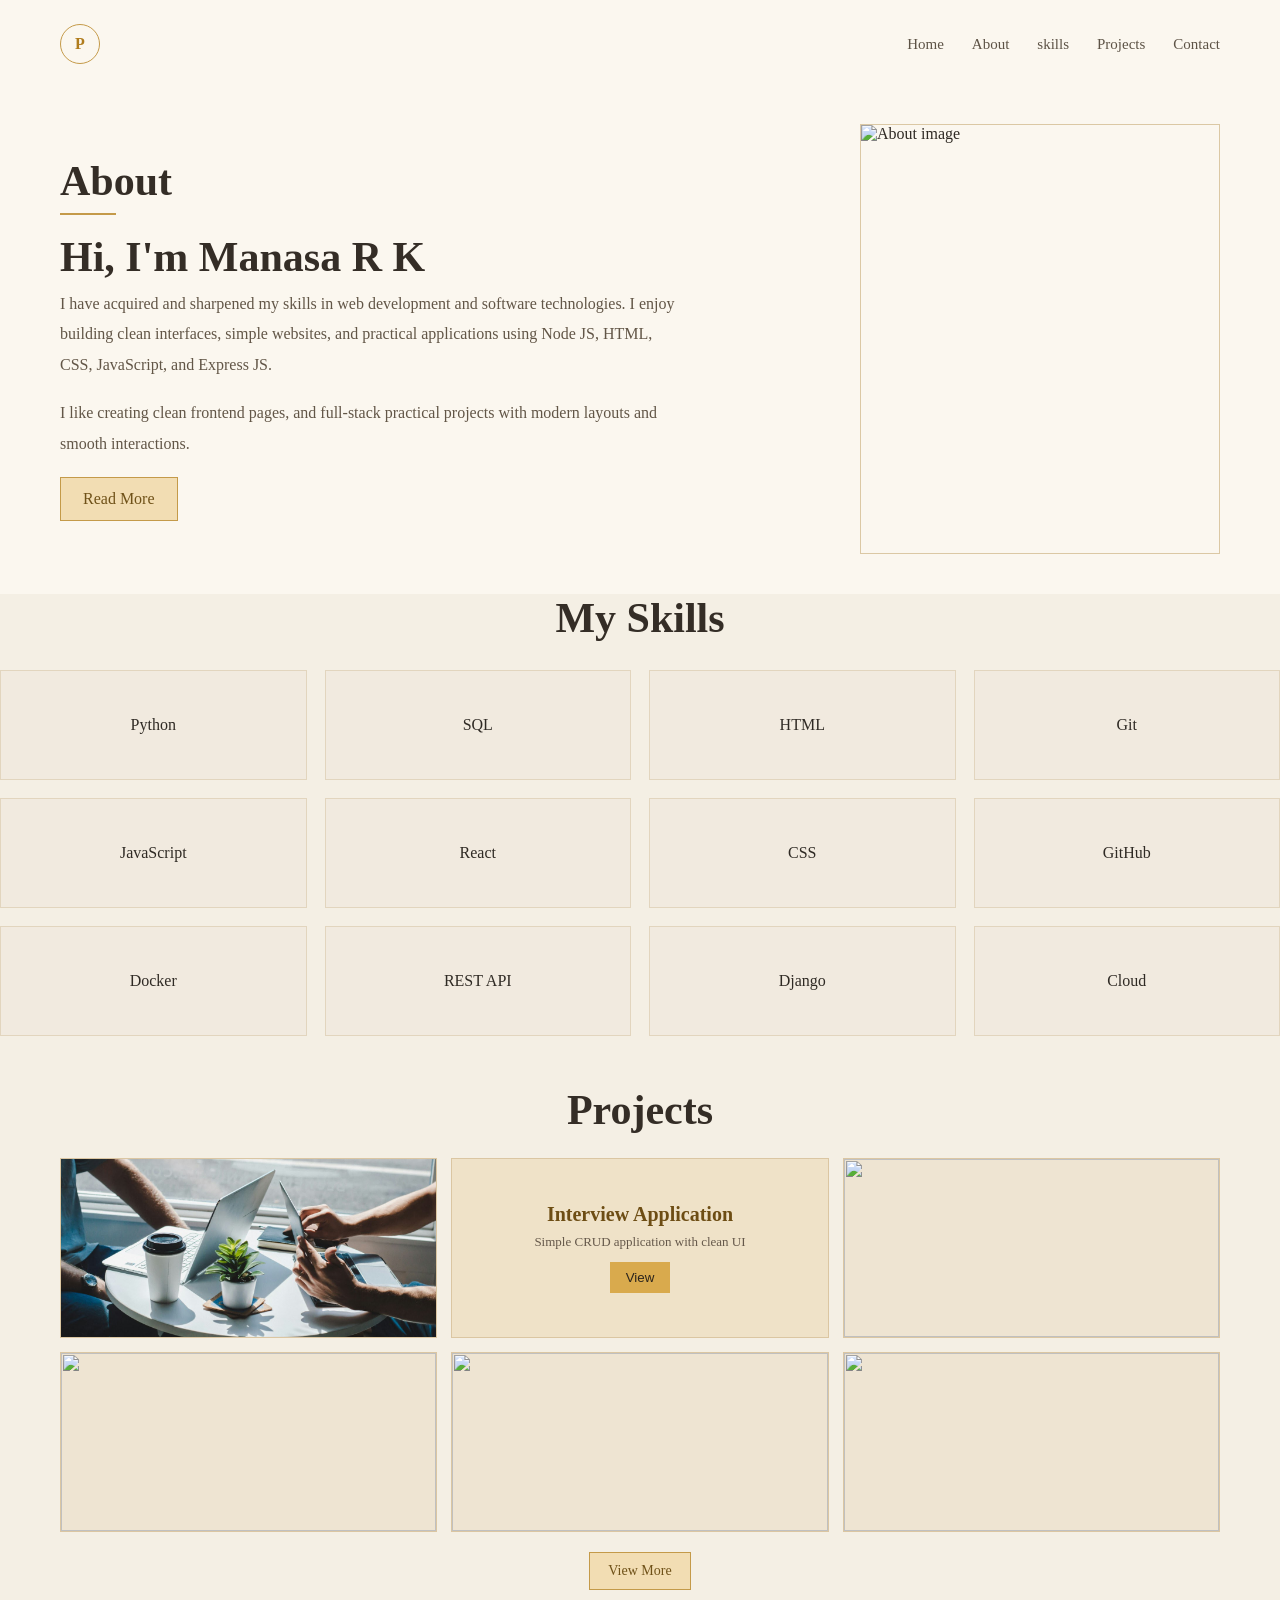
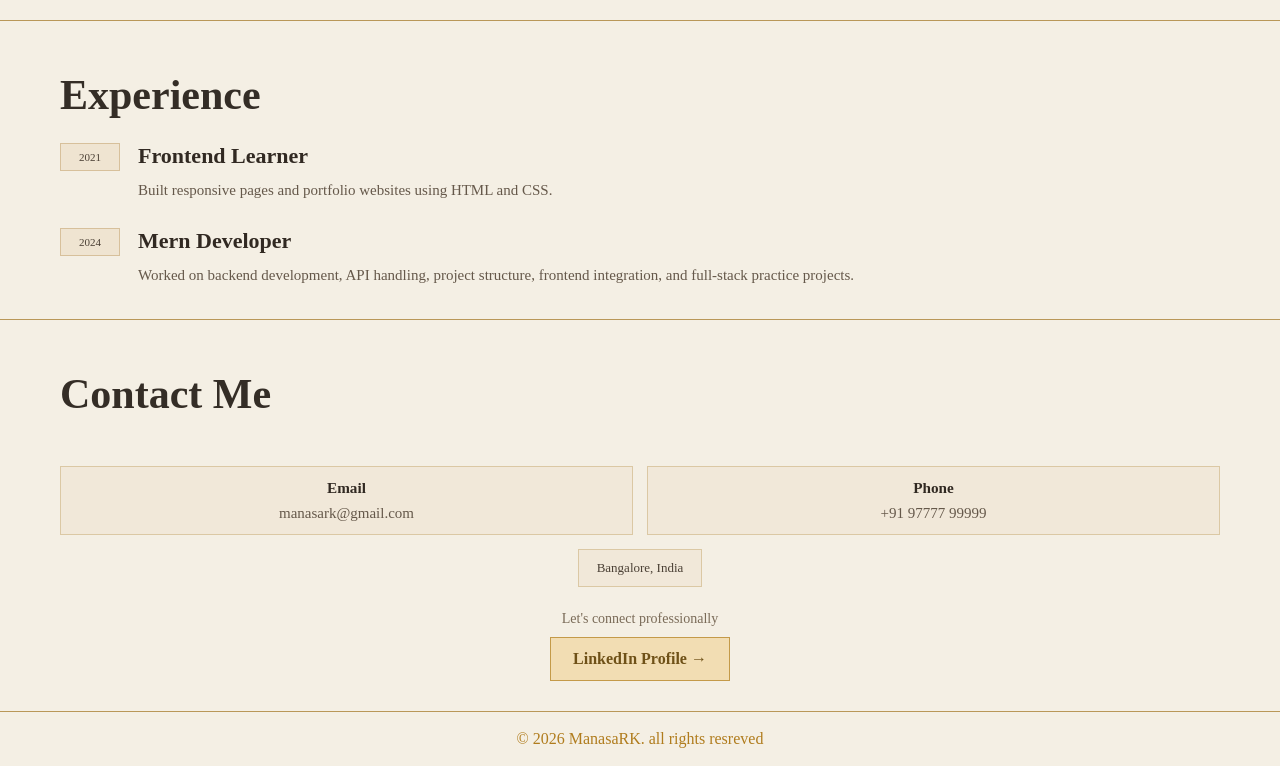
==== index.html @ 885dffb7 "initial commit" ====
<!DOCTYPE html>
<html lang="en">
<head>
    <meta charset="UTF-8">
    <meta name="viewport" content="width=device-width, initial-scale=1.0">
    <link rel="icon" href="https://encrypted-tbn0.gstatic.com/images?q=tbn:ANd9GcRPB6hZ6Rxak1Irj2N3yi4gCoGeA6wHgdC8otw9t3wTpg&s=10">
    <link rel="stylesheet" href="index.css">
    <title>My Portfolio</title>
    
</head>
<body>
    <div class="page">
        <section class="main">
            <div class="nav-bar" id="home">
                <div class="logo">P</div>
                <nav class="nav-links">
                    <a href="#home">Home</a>
                    <a href="#about">About</a>
                    <a href="#skills">skills</a>
                    <a href="#project">Projects</a>
                    <a href="#contact">Contact</a>
                </nav>
            </div>
        <!-- about section starts -->
  <section class="about-section" >
    <div class="about-left" id="about">
      <h2 class="intro-1">About</h2>
      <div class="title-line intro-2"></div>
      <h2 class="intro-3">Hi, I'm Manasa R K</h2>
      <p class="intro-3">
        I have acquired and sharpened my skills in web development and software
        technologies. I enjoy building clean interfaces, simple websites, and
        practical applications using Node JS, HTML, CSS, JavaScript, and Express JS.
      </p>

      <p class="intro-4">
        I like creating clean frontend pages, and full-stack
        practical projects with modern layouts and smooth interactions.
      </p>

      <a href="about.html" class="btn intro-5">Read More</a>
    </div>

    <div class="about-right intro-image">
      <div class="about-image-wrap">
        <img src="https://t4.ftcdn.net/jpg/06/98/13/79/360_F_698137979_1m3HCrBAG9padbzDKeFgr7YzKzeTcROQ.jpg" alt="About image">
      </div>
    </div>
  </section>
      <!-- about section ends -->
    </div>
      <!-- skills section starts -->

      <section class="skills-section">
        <div id="skills">
        <h2 class="heading">My Skills</h2>

        <div class="skills-grid">
          <div class="skill-card">Python</div>
          <div class="skill-card">SQL</div>
          <div class="skill-card ">HTML </div>
          <div class="skill-card">Git</div>
          <div class="skill-card">JavaScript</div>
          <div class="skill-card">React</div>
          <div class="skill-card">CSS</div>
          <div class="skill-card">GitHub</div>
          <div class="skill-card">Docker</div>
          <div class="skill-card">REST API</div>
          <div class="skill-card">Django</div>
          <div class="skill-card">Cloud</div>
        </div>
        </div>
      </section>
      <!-- skills section ends -->
    
      <!-- projects section starts -->

      <section class="projects-section" id="projects">
        <div id="project">
        <h2 class="heading">Projects</h2>

        <div class="projects-grid" >
          <div class="project-box">
            <img src="ig 6.jpeg" alt="office">
          </div>

          <div class="project-box card">
            <div class="content">
              <h3>Interview Application</h3>
              <p>Simple CRUD application with clean UI</p>
              <button>View</button>
            </div>
          </div>

          <div class="project-box">
            <img src="https://images.unsplash.com/photo-1511818966892-d7d671e672a2?auto=format&fit=crop&w=800&q=80" alt="">
          </div>

          <div class="project-box">
            <img src="https://images.unsplash.com/photo-1500530855697-b586d89ba3ee?auto=format&fit=crop&w=800&q=80" alt="">
          </div>

          <div class="project-box">
            <img src="https://images.unsplash.com/photo-1486406146926-c627a92ad1ab?auto=format&fit=crop&w=800&q=80" alt="">
          </div>

          <div class="project-box">
            <img src="https://images.unsplash.com/photo-1516321318423-f06f85e504b3?auto=format&fit=crop&w=800&q=80" alt="">
          </div>
        </div>

        <div class="view-more-wrap">
          <a href="projects.html" class="btn view-btn">View More</a>
        </div>
        </div>
      </section>
      <!-- projects section ends -->

      <!-- experience section starts -->
      <section class="experience-section">
        <h2>Experience</h2>

        

        <div class="experience-item">
          <div class="year">2021</div>
          <div class="experience-content">
            <h3>Frontend Learner</h3>
            <p>
              Built responsive pages and portfolio websites using HTML and CSS.
            </p>
          </div>
        </div>
        <div class="experience-item">
          <div class="year">2024</div>
          <div class="experience-content">
            <h3>Mern Developer</h3>
            <p>
              Worked on backend development, API handling, project structure,
              frontend integration, and full-stack practice projects.
            </p>
          </div>
        </div>
      </section>
<!-- experience section ends -->

<!-- contact section starts -->
<section class="contact-section" >
  <div id="contact">
    <h2 class="center-heading">Contact Me</h2>
    <br>

  <div class="contact-row">
    <div class="contact-card">
      <h3>Email</h3>
      <p>manasark@gmail.com</p>
    </div>

    <div class="contact-card">
      <h3>Phone</h3>
      <p>+91 97777 99999</p>
    </div>
  </div>

  <div class="location-card">
    Bangalore, India
  </div>

  <div class="linkedin-box">
    <p>Let's connect professionally</p>
    <a href="https://www.linkedin.com/in/your-profile" target="_blank">
      LinkedIn Profile →
    </a>
  </div>
  </div>
</section>
<!-- contact section ends -->
 <!-- footer starts-->
  <footer class="footer">
    <p>&copy; 2026 ManasaRK.  all rights resreved</p>
  </footer>


</body>
</html>
---- index.css ----
*{
  margin: 0;
  padding: 0;
  box-sizing: border-box;
}

html{
  scroll-behavior: smooth;
}

body{
  background: #f4efe4;
  font-family: Georgia, "Times New Roman", serif;
  color: #2f2a24;
}

a{
  text-decoration: none;
}

.page{
  margin: 0 auto;
  background: #fbf7ef;
}

.main{
  padding: 24px 60px 40px;
}

.nav-bar{
  display: flex;
  justify-content: space-between;
  align-items: center;
  margin-bottom: 36px;
  position:sticky;
  top:0;
  background: #fbf7ef;
  z-index: 100;
}


.logo{
  width: 40px;
  height: 40px;
  border: 1px solid #c49a49;
  border-radius: 50%;
  color: #b07c1d;
  display: flex;
  align-items: center;
  justify-content: center;
  font-weight: bold;
}

.nav-links{
  display: flex;
  gap: 28px;
}

.nav-links a{
  color: #5d5346;
  font-size: 15px;
  transition: 0.3s;
  position: relative;
}

.nav-links a:hover{
  color: #b07c1d;
  transform: translateY(-2px);
}
h2{
  font-size: 42px;
  margin-bottom: 8px;
  color: #342d26;
}

.about-section{
  margin-top: 40px;
  padding-top: 20px;
  display: grid;
  grid-template-columns: 1.1fr 0.9fr;
  gap: 40px;
  align-items: center;
}

 .about-left p{
  max-width: 700px;
  color: #625647;
  line-height: 1.9;
  font-size: 16px;
  margin-bottom: 18px;
}

.about-right{
  display: flex;
  justify-content: flex-end;
}

.about-image-wrap{
  width: 360px;
  height: 430px;
  border: 1px solid #dbc8a4;
  
}

.about-image-wrap img{
  width: 100%;
  height: 100%;
  object-fit: cover;
} 

.title-line{
  width: 56px;
  height: 2px;
  background: #c49a49;
  margin: 8px 0 18px;
}

.btn{
  display: inline-block;
  padding: 12px 22px;
  border: 1.5px solid #c49a49;
  color: #6f5118;
  background: #f2ddb3;
  transition: 0.3s;
}

.btn:hover{
  transform: translateY(-3px);
}
.heading{
  text-align: center;
}

.skills-grid{
  display: grid;
  grid-template-columns: repeat(4, 1fr);
  gap: 18px;
  margin-top: 28px;
}

.skill-card{
  min-height: 110px;
  background: #f1eadf;
  display: flex;
  align-items: center;
  justify-content: center;
  padding: 12px;
  border: 1px solid #e2d5be;
}

.skill-card:hover{
  transform: translateY(-6px);
  background: #edc883;
}

.projects-section{
  padding: 50px 60px 30px;
  border-bottom: 1px solid #b99758;
}

.projects-grid{
  margin-top: 24px;
  display: grid;
  grid-template-columns: repeat(3, 1fr);
  gap: 14px;
}

.project-box{
  height: 180px;
  background: #eee4d2;
  overflow: hidden;
  border: 1px solid #dbc6a2;
}

.project-box img{
  width: 100%;
  height: 100%;
  object-fit: cover;
  display: block;
}

.card{
  background: #efe2c8;
  display: flex;
  align-items: center;
  justify-content: center;
}

.content{
  text-align: center;
  padding: 14px;
}

.content h3{
  color: #6d4d14;
  margin-bottom: 8px;
  font-size: 20px;
}

.content p{
  color: #65584a;
  font-size: 13px;
  margin-bottom: 12px;
}

.content button{
  background: #d9aa4d;
  color: #2b241c;
  border: none;
  padding: 8px 16px;
  cursor: pointer;
  transition: 0.3s;
}

.content button:hover{
  transform: scale(1.05);
}

.view-more-wrap{
  text-align: center;
  margin-top: 20px;
}

.view-btn{
  padding: 10px 18px;
  font-size: 14px;
}

.experience-section{
  padding: 50px 60px 30px;
  border-bottom: 1px solid #b99758;
}

.experience-item{
  display: flex;
  gap: 18px;
  margin-top: 24px;
  position: relative;
  align-items: flex-start;
}


.year{
  min-width: 60px;
  height: fit-content;
  background: #efe4d1;
  color: #4a3f34;
  font-size: 11px;
  text-align: center;
  padding: 7px 8px;
  position: relative;
  border: 1px solid #d7c09b;
}


.experience-content h3{
  font-size: 22px;
  margin-bottom: 8px;
  color: #312922;
}

.experience-content p{
  color: #65584a;
  line-height: 1.8;
  font-size: 15px;
}

.contact-section{
  padding: 50px 60px 30px;
  border-bottom: 1px solid #b99758;
}

.contact-row{
  margin-top: 22px;
  display: grid;
  grid-template-columns: 1fr 1fr;
  gap: 14px;
}

.contact-card,
.location-card{
  background: #f1e8d9;
  color: #4b4035;
  text-align: center;
  padding: 12px;
  font-size: 13px;
  border: 1px solid #dbc8a4;
}

.contact-card h3,
.location-card h3{
  margin-bottom: 8px;
  color: #312922;
}

.contact-card p,
.location-card p{
  margin: 0;
  font-size: 15px;
  color: #65584a;
}

.location-card{
  width: fit-content;
  margin: 14px auto 0;
  padding: 10px 18px;
}

.linkedin-box{
  margin-top: 24px;
  text-align: center;
}

.linkedin-box p{
  font-size: 14px;
  color: #7a6b58;
  margin-bottom: 10px;
}

.linkedin-box a{
  display: inline-block;
  padding: 12px 22px;
  background: #f2ddb3;
  border: 1px solid #c49a49;
  color: #6f5118;
  text-decoration: none;
  font-weight: 600;
  transition: 0.3s;
}

.linkedin-box a:hover{
  background: #e5c988;
  transform: translateY(-3px);
}

.footer{
    text-align: center;
    padding: 18px;
    color: #b07c1d;
}

.nav-links{
  opacity: 0;
  transform: translateY(-30px);
  animation: navSlideDown 0.8s ease forwards;
  animation-delay: 0.3s;
}


.logo{
  opacity: 0;
  animation: navSlideDown 0.8s ease forwards;
  animation-delay: 0.1s;
}

.nav-links a{
  opacity: 0;
  animation: navFade 0.6s ease forwards;
}

.nav-links a:nth-child(1)
{ 
  animation-delay: 0.5s; 
}
.nav-links a:nth-child(2){ animation-delay: 0.7s; }
.nav-links a:nth-child(3){ animation-delay: 0.9s; }
.nav-links a:nth-child(4){ animation-delay: 1.1s; }



.intro-1,
.intro-2,
.intro-3,
.intro-4,
.intro-5,
.intro-img{
  opacity: 0;
}

.intro-1{
  animation: fadeUp 0.8s ease forwards;
  animation-delay: 0.2s;
}

.intro-2{
  animation: fadeUp 0.8s ease forwards;
  animation-delay: 0.6s;
}

.intro-3{
  animation: fadeUp 0.9s ease forwards;
  animation-delay: 1s;
}

.intro-4{
  animation: fadeUp 0.9s ease forwards;
  animation-delay: 1.4s;
}

.intro-5{
  animation: fadeUp 0.9s ease forwards;
  animation-delay: 1.8s;
}



@keyframes navSlideDown{
  from{
    opacity: 0;
    transform: translateY(-30px);
  }
  to{
    opacity: 1;
    transform: translateY(0);
  }
}

@keyframes navFade{
  from{
    opacity: 0;
    transform: translateY(-10px);
  }
  to{
    opacity: 1;
    transform: translateY(0);
  }
}

@keyframes fadeUp{
  from{
    opacity: 0;
    transform: translateY(30px);
  }
  to{
    opacity: 1;
    transform: translateY(0);
  }
}

@keyframes fadeInRight{
  from{
    opacity: 0;
    transform: translateX(60px);
  }
  to{
    opacity: 1;
    transform: translateX(0);
  }
}

@media (max-width: 768px){
  .nav-bar{
    flex-direction: column;
  }

  .about-section{
    grid-template-columns: 1fr;
    text-align: center;
  }

  .skills-grid{
    grid-template-columns: repeat(2,1fr);
  }

  .projects-grid{
    grid-template-columns: repeat(2,1fr);
  }

  .contact-row{
    grid-template-columns: 1fr;
  }
}

@media (max-width: 480px){
  .skills-grid,
  .projects-grid{
    grid-template-columns: 1fr;
  }
}
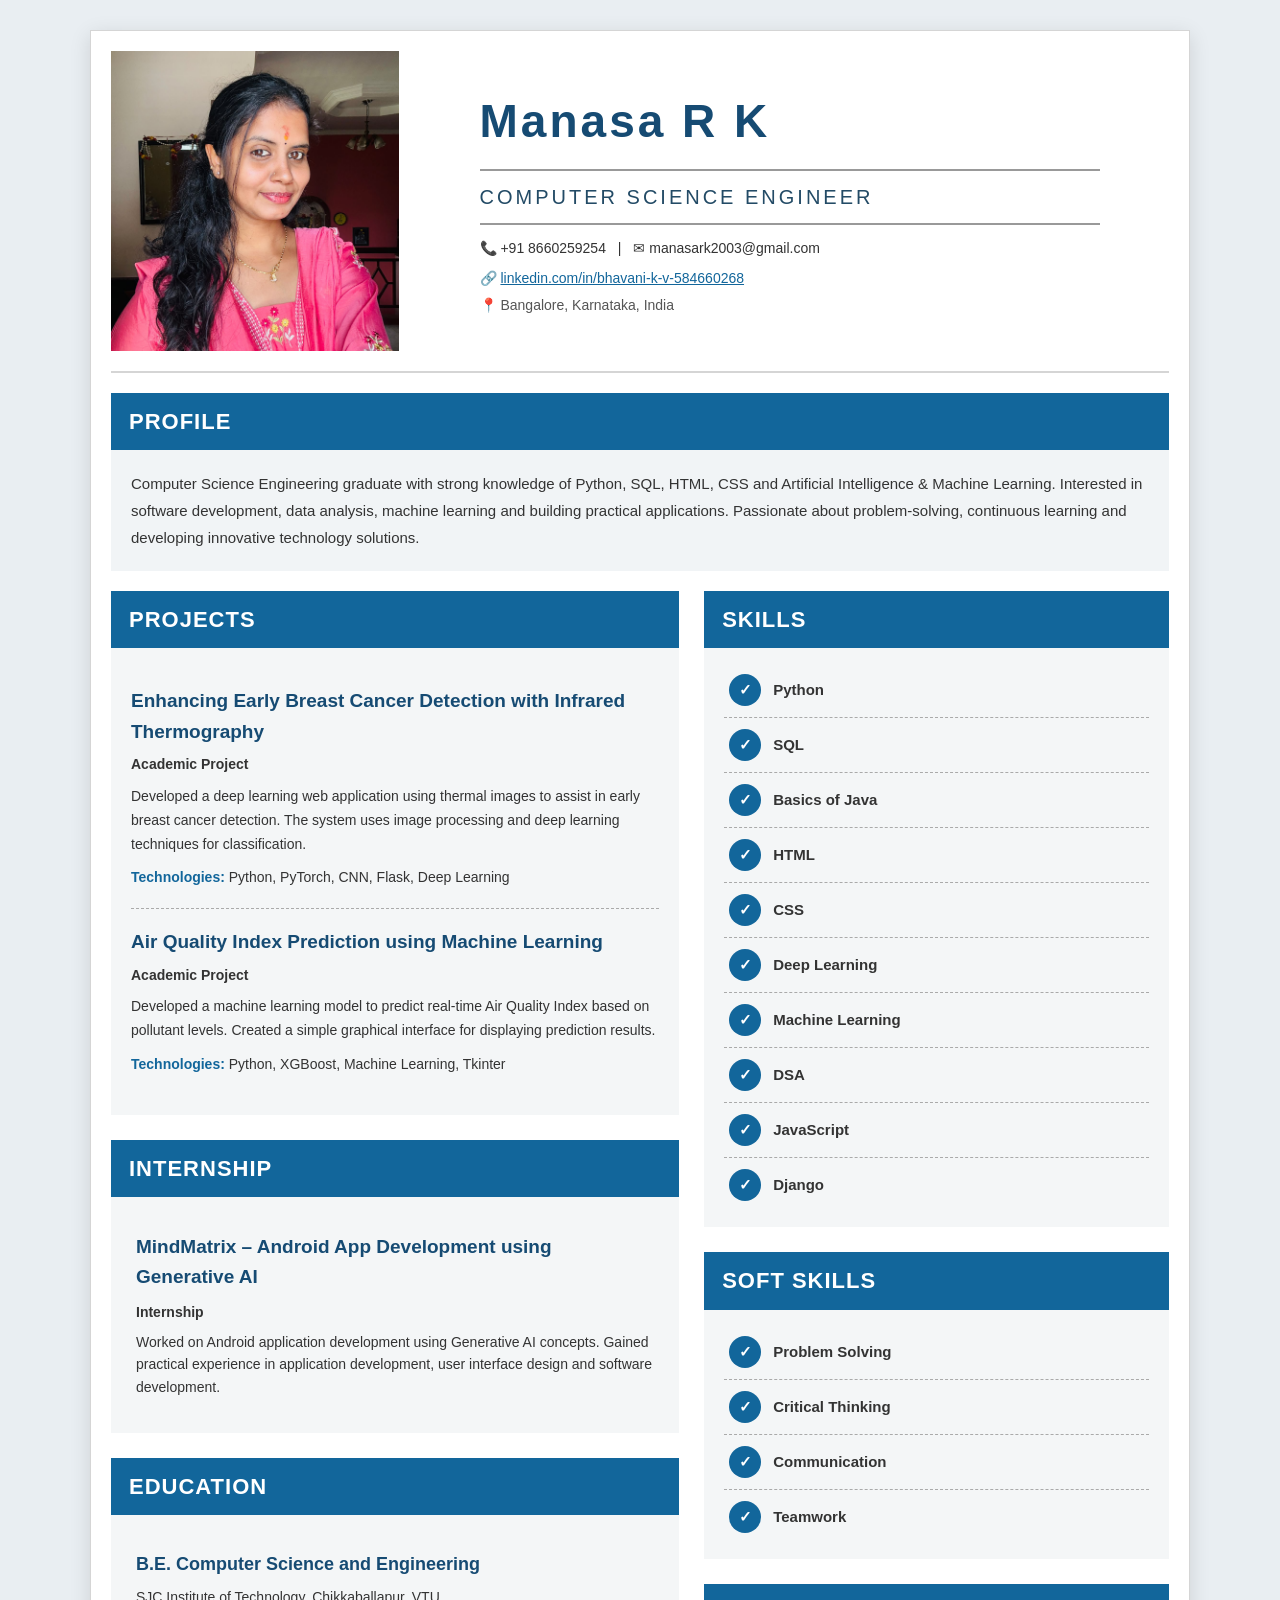
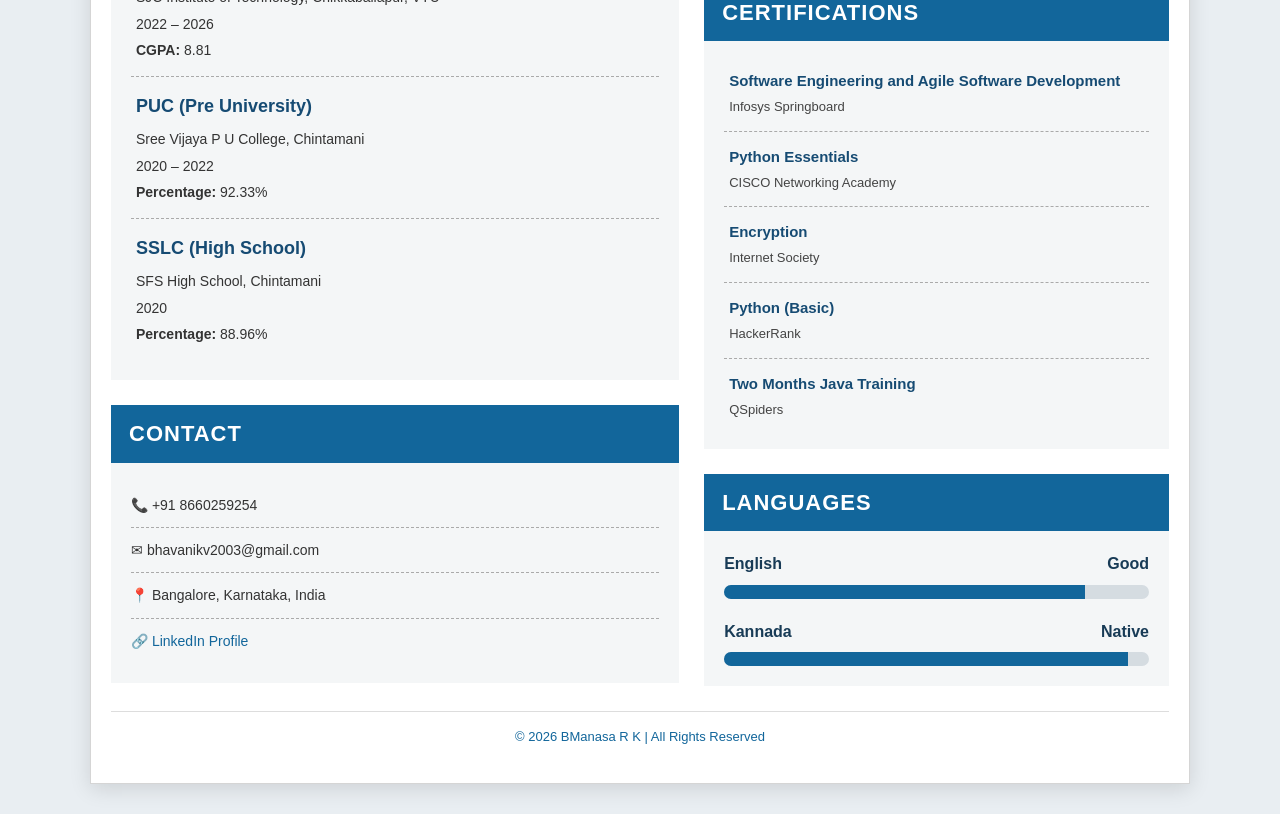
==== commit f491e63e: "Rename portfolio1.html to index.html" ====
--- a/index.html
+++ b/index.html
@@ -1,185 +1,546 @@
 <!DOCTYPE html>
 <html lang="en">
+
 <head>
     <meta charset="UTF-8">
     <meta name="viewport" content="width=device-width, initial-scale=1.0">
-    <link rel="icon" href="https://encrypted-tbn0.gstatic.com/images?q=tbn:ANd9GcRPB6hZ6Rxak1Irj2N3yi4gCoGeA6wHgdC8otw9t3wTpg&s=10">
-    <link rel="stylesheet" href="index.css">
-    <title>My Portfolio</title>
+
+    <title>Bhavani K V | Portfolio</title>
+
+    <link rel="stylesheet" href="portfolio1.css">
+</head>
+
+<body>
+
+<div class="resume">
+
+    <!-- ================= HEADER ================= -->
+
+    <header class="header">
+
+        <div class="profile-photo">
+            <img src="me1.jpeg" alt="Bhavani K V">
+        </div>
+
+        <div class="header-content">
+
+            <h1>Manasa R K</h1>
+
+            <div class="line"></div>
+
+            <h3>COMPUTER SCIENCE ENGINEER</h3>
+
+            <div class="line"></div>
+
+            <p class="contact-info">
+                📞 +91 8660259254
+                <span>|</span>
+                ✉ manasark2003@gmail.com
+            </p>
+
+            <p class="linkedin">
+                🔗
+                <a href="https://www.linkedin.com/in/bhavani-k-v-584660268"
+                   target="_blank">
+                    linkedin.com/in/bhavani-k-v-584660268
+                </a>
+            </p>
+
+            <p class="location">
+                📍 Bangalore, Karnataka, India
+            </p>
+
+        </div>
+
+    </header>
+
+
+    <!-- ================= PROFILE ================= -->
+
+    <section class="profile">
+
+        <h2 class="section-title">PROFILE</h2>
+
+        <p>
+            Computer Science Engineering graduate with strong knowledge of
+            Python, SQL, HTML, CSS and Artificial Intelligence & Machine
+            Learning. Interested in software development, data analysis,
+            machine learning and building practical applications.
+            Passionate about problem-solving, continuous learning and
+            developing innovative technology solutions.
+        </p>
+
+    </section>
+
+
+    <!-- ================= MAIN CONTENT ================= -->
+
+    <div class="main-content">
+
+        <!-- ================= LEFT COLUMN ================= -->
+
+        <div class="left">
+
+            <!-- PROJECTS -->
+
+            <section class="section">
+
+                <h2 class="section-title">PROJECTS</h2>
+
+                <div class="projects">
+
+                    <!-- PROJECT 1 -->
+
+                    <div class="project-item">
+
+                        <h3>
+                            Enhancing Early Breast Cancer Detection
+                            with Infrared Thermography
+                        </h3>
+
+                        <p class="year">
+                            Academic Project
+                        </p>
+
+                        <p>
+                            Developed a deep learning web application using
+                            thermal images to assist in early breast cancer
+                            detection. The system uses image processing and
+                            deep learning techniques for classification.
+                        </p>
+
+                        <p class="technologies">
+                            <strong>Technologies:</strong>
+                            Python, PyTorch, CNN, Flask,
+                            Deep Learning
+                        </p>
+
+                    </div>
+
+
+                    <!-- PROJECT 2 -->
+
+                    <div class="project-item">
+
+                        <h3>
+                            Air Quality Index Prediction
+                            using Machine Learning
+                        </h3>
+
+                        <p class="year">
+                            Academic Project
+                        </p>
+
+                        <p>
+                            Developed a machine learning model to predict
+                            real-time Air Quality Index based on pollutant
+                            levels. Created a simple graphical interface
+                            for displaying prediction results.
+                        </p>
+
+                        <p class="technologies">
+                            <strong>Technologies:</strong>
+                            Python, XGBoost, Machine Learning,
+                            Tkinter
+                        </p>
+
+                    </div>
+
+                </div>
+
+            </section>
+
+
+            <!-- INTERNSHIP -->
+
+            <section class="section">
+
+                <h2 class="section-title">INTERNSHIP</h2>
+
+                <div class="experience">
+
+                    <div class="experience-item">
+
+                        <h3>
+                            MindMatrix – Android App Development
+                            using Generative AI
+                        </h3>
+
+                        <p class="year">
+                            Internship
+                        </p>
+
+                        <p>
+                            Worked on Android application development using
+                            Generative AI concepts. Gained practical
+                            experience in application development,
+                            user interface design and software development.
+                        </p>
+
+                    </div>
+
+                </div>
+                
+
+            </section>
+
+
+            <!-- EDUCATION -->
+
+            <section class="section">
+
+                <h2 class="section-title">EDUCATION</h2>
+
+                <div class="education">
+
+                    <div class="education-item">
+
+                        <h3>
+                            B.E. Computer Science and Engineering
+                        </h3>
+
+                        <p>
+                            SJC Institute of Technology,
+                            Chikkaballapur, VTU
+                        </p>
+
+                        <p>
+                            2022 – 2026
+                        </p>
+
+                        <p>
+                            <strong>CGPA:</strong> 8.81
+                        </p>
+
+                    </div>
+
+
+                    <div class="education-item">
+
+                        <h3>
+                            PUC (Pre University)
+                        </h3>
+
+                        <p>
+                            Sree Vijaya P U College,
+                            Chintamani
+                        </p>
+
+                        <p>
+                            2020 – 2022
+                        </p>
+
+                        <p>
+                            <strong>Percentage:</strong> 92.33%
+                        </p>
+
+                    </div>
+
+
+                    <div class="education-item">
+
+                        <h3>
+                            SSLC (High School)
+                        </h3>
+
+                        <p>
+                            SFS High School,
+                            Chintamani
+                        </p>
+
+                        <p>
+                            2020
+                        </p>
+
+                        <p>
+                            <strong>Percentage:</strong> 88.96%
+                        </p>
+
+                    </div>
+
+                </div>
+
+            </section>
+
+
+            <!-- CONTACT -->
+
+            <section class="section">
+
+                <h2 class="section-title">CONTACT</h2>
+
+                <div class="contact">
+
+                    <p>
+                        📞 +91 8660259254
+                    </p>
+
+                    <p>
+                        ✉ bhavanikv2003@gmail.com
+                    </p>
+
+                    <p>
+                        📍 Bangalore, Karnataka, India
+                    </p>
+
+                    <p>
+                        🔗
+                        <a href="https://www.linkedin.com/in/bhavani-k-v-584660268"
+                           target="_blank">
+                            LinkedIn Profile
+                        </a>
+                    </p>
+
+                </div>
+
+            </section>
+
+        </div>
+
+
+        <!-- ================= RIGHT COLUMN ================= -->
+
+        <div class="right">
+
+
+            <!-- SKILLS -->
+
+            <section class="section">
+
+                <h2 class="section-title">SKILLS</h2>
+
+                <div class="skills">
+
+                    <div class="skill">
+                        <div class="circle">✓</div>
+                        Python
+                    </div>
+
+                    <div class="skill">
+                        <div class="circle">✓</div>
+                        SQL
+                    </div>
+
+                    <div class="skill">
+                        <div class="circle">✓</div>
+                        Basics of Java
+                    </div>
+
+                    <div class="skill">
+                        <div class="circle">✓</div>
+                        HTML 
+                    </div>
+
+                    <div class="skill">
+                        <div class="circle">✓</div>
+                        CSS
+                    </div>
+
+                    <div class="skill">
+                        <div class="circle">✓</div>
+                        Deep Learning
+                    </div>
+
+                    <div class="skill">
+                        <div class="circle">✓</div>
+                        Machine Learning
+                    </div>
+
+                    <div class="skill">
+                        <div class="circle">✓</div>
+                        DSA
     
-</head>
-<body>
-    <div class="page">
-        <section class="main">
-            <div class="nav-bar" id="home">
-                <div class="logo">P</div>
-                <nav class="nav-links">
-                    <a href="#home">Home</a>
-                    <a href="#about">About</a>
-                    <a href="#skills">skills</a>
-                    <a href="#project">Projects</a>
-                    <a href="#contact">Contact</a>
-                </nav>
-            </div>
-        <!-- about section starts -->
-  <section class="about-section" >
-    <div class="about-left" id="about">
-      <h2 class="intro-1">About</h2>
-      <div class="title-line intro-2"></div>
-      <h2 class="intro-3">Hi, I'm Manasa R K</h2>
-      <p class="intro-3">
-        I have acquired and sharpened my skills in web development and software
-        technologies. I enjoy building clean interfaces, simple websites, and
-        practical applications using Node JS, HTML, CSS, JavaScript, and Express JS.
-      </p>
-
-      <p class="intro-4">
-        I like creating clean frontend pages, and full-stack
-        practical projects with modern layouts and smooth interactions.
-      </p>
-
-      <a href="about.html" class="btn intro-5">Read More</a>
+                    </div>
+
+                    <div class="skill">
+                        <div class="circle">✓</div>
+                        JavaScript
+                    </div>
+
+                    <div class="skill">
+                        <div class="circle">✓</div>
+                        Django
+                    </div>
+
+                </div>
+
+            </section>
+
+
+            <!-- SOFT SKILLS -->
+
+            <section class="section">
+
+                <h2 class="section-title">SOFT SKILLS</h2>
+
+                <div class="skills">
+
+                    <div class="skill">
+                        <div class="circle">✓</div>
+                        Problem Solving
+                    </div>
+
+                    <div class="skill">
+                        <div class="circle">✓</div>
+                        Critical Thinking
+                    </div>
+
+                    <div class="skill">
+                        <div class="circle">✓</div>
+                        Communication
+                    </div>
+
+                    <div class="skill">
+                        <div class="circle">✓</div>
+                        Teamwork
+                    </div>
+
+                </div>
+
+            </section>
+
+
+            <!-- CERTIFICATIONS -->
+
+            <section class="section">
+
+                <h2 class="section-title">CERTIFICATIONS</h2>
+
+                <div class="certificates">
+
+                    <div class="certificate-item">
+
+                        <h3>
+                            Software Engineering and
+                            Agile Software Development
+                        </h3>
+
+                        <p>
+                            Infosys Springboard
+                        </p>
+
+                    </div>
+
+
+                    <div class="certificate-item">
+
+                        <h3>
+                            Python Essentials
+                        </h3>
+
+                        <p>
+                            CISCO Networking Academy
+                        </p>
+
+                    </div>
+
+
+                    <div class="certificate-item">
+
+                        <h3>
+                            Encryption
+                        </h3>
+
+                        <p>
+                            Internet Society
+                        </p>
+
+                    </div>
+
+
+                    <div class="certificate-item">
+
+                        <h3>
+                            Python (Basic)
+                        </h3>
+
+                        <p>
+                            HackerRank
+                        </p>
+
+                    </div>
+
+
+                    <div class="certificate-item">
+
+                        <h3>
+                            Two Months Java Training
+                        </h3>
+
+                        <p>
+                            QSpiders
+                        </p>
+
+                    </div>
+
+                </div>
+
+            </section>
+
+
+            <!-- LANGUAGES -->
+
+            <section class="section">
+
+                <h2 class="section-title">LANGUAGES</h2>
+
+                <div class="languages">
+
+                    <div class="language">
+
+                        <div class="language-name">
+
+                            <span>English</span>
+                            <span>Good</span>
+
+                        </div>
+
+                        <div class="bar">
+
+                            <div class="english"></div>
+
+                        </div>
+
+                    </div>
+
+
+                    <div class="language">
+
+                        <div class="language-name">
+
+                            <span>Kannada</span>
+                            <span>Native</span>
+
+                        </div>
+
+                        <div class="bar">
+
+                            <div class="kannada"></div>
+
+                        </div>
+
+                    </div>
+
+                </div>
+
+            </section>
+
+        </div>
+
     </div>
 
-    <div class="about-right intro-image">
-      <div class="about-image-wrap">
-        <img src="https://t4.ftcdn.net/jpg/06/98/13/79/360_F_698137979_1m3HCrBAG9padbzDKeFgr7YzKzeTcROQ.jpg" alt="About image">
-      </div>
-    </div>
-  </section>
-      <!-- about section ends -->
-    </div>
-      <!-- skills section starts -->
-
-      <section class="skills-section">
-        <div id="skills">
-        <h2 class="heading">My Skills</h2>
-
-        <div class="skills-grid">
-          <div class="skill-card">Python</div>
-          <div class="skill-card">SQL</div>
-          <div class="skill-card ">HTML </div>
-          <div class="skill-card">Git</div>
-          <div class="skill-card">JavaScript</div>
-          <div class="skill-card">React</div>
-          <div class="skill-card">CSS</div>
-          <div class="skill-card">GitHub</div>
-          <div class="skill-card">Docker</div>
-          <div class="skill-card">REST API</div>
-          <div class="skill-card">Django</div>
-          <div class="skill-card">Cloud</div>
-        </div>
-        </div>
-      </section>
-      <!-- skills section ends -->
-    
-      <!-- projects section starts -->
-
-      <section class="projects-section" id="projects">
-        <div id="project">
-        <h2 class="heading">Projects</h2>
-
-        <div class="projects-grid" >
-          <div class="project-box">
-            <img src="ig 6.jpeg" alt="office">
-          </div>
-
-          <div class="project-box card">
-            <div class="content">
-              <h3>Interview Application</h3>
-              <p>Simple CRUD application with clean UI</p>
-              <button>View</button>
-            </div>
-          </div>
-
-          <div class="project-box">
-            <img src="https://images.unsplash.com/photo-1511818966892-d7d671e672a2?auto=format&fit=crop&w=800&q=80" alt="">
-          </div>
-
-          <div class="project-box">
-            <img src="https://images.unsplash.com/photo-1500530855697-b586d89ba3ee?auto=format&fit=crop&w=800&q=80" alt="">
-          </div>
-
-          <div class="project-box">
-            <img src="https://images.unsplash.com/photo-1486406146926-c627a92ad1ab?auto=format&fit=crop&w=800&q=80" alt="">
-          </div>
-
-          <div class="project-box">
-            <img src="https://images.unsplash.com/photo-1516321318423-f06f85e504b3?auto=format&fit=crop&w=800&q=80" alt="">
-          </div>
-        </div>
-
-        <div class="view-more-wrap">
-          <a href="projects.html" class="btn view-btn">View More</a>
-        </div>
-        </div>
-      </section>
-      <!-- projects section ends -->
-
-      <!-- experience section starts -->
-      <section class="experience-section">
-        <h2>Experience</h2>
-
-        
-
-        <div class="experience-item">
-          <div class="year">2021</div>
-          <div class="experience-content">
-            <h3>Frontend Learner</h3>
-            <p>
-              Built responsive pages and portfolio websites using HTML and CSS.
-            </p>
-          </div>
-        </div>
-        <div class="experience-item">
-          <div class="year">2024</div>
-          <div class="experience-content">
-            <h3>Mern Developer</h3>
-            <p>
-              Worked on backend development, API handling, project structure,
-              frontend integration, and full-stack practice projects.
-            </p>
-          </div>
-        </div>
-      </section>
-<!-- experience section ends -->
-
-<!-- contact section starts -->
-<section class="contact-section" >
-  <div id="contact">
-    <h2 class="center-heading">Contact Me</h2>
-    <br>
-
-  <div class="contact-row">
-    <div class="contact-card">
-      <h3>Email</h3>
-      <p>manasark@gmail.com</p>
-    </div>
-
-    <div class="contact-card">
-      <h3>Phone</h3>
-      <p>+91 97777 99999</p>
-    </div>
-  </div>
-
-  <div class="location-card">
-    Bangalore, India
-  </div>
-
-  <div class="linkedin-box">
-    <p>Let's connect professionally</p>
-    <a href="https://www.linkedin.com/in/your-profile" target="_blank">
-      LinkedIn Profile →
-    </a>
-  </div>
-  </div>
-</section>
-<!-- contact section ends -->
- <!-- footer starts-->
-  <footer class="footer">
-    <p>&copy; 2026 ManasaRK.  all rights resreved</p>
-  </footer>
-
+
+    <!-- ================= FOOTER ================= -->
+
+    <footer>
+
+        <p>
+            © 2026 BManasa R K | All Rights Reserved
+        </p>
+
+    </footer>
+
+</div>
 
 </body>
-</html>+</html>
--- a/portfolio1.css
+++ b/portfolio1.css
@@ -0,0 +1,781 @@
+* {
+    box-sizing: border-box;
+    margin: 0;
+    padding: 0;
+}
+
+
+/* ================= BODY ================= */
+
+body {
+    font-family: Arial, Helvetica, sans-serif;
+    background: #e9eef2;
+    color: #183b56;
+    line-height: 1.6;
+}
+
+
+/* ================= RESUME ================= */
+
+.resume {
+    width: 90%;
+    max-width: 1100px;
+
+    margin: 30px auto;
+
+    padding: 20px;
+
+    background: white;
+
+    border: 1px solid #d5d5d5;
+
+    box-shadow: 0 5px 20px rgba(0, 0, 0, 0.12);
+
+    animation: pageLoad 1s ease;
+}
+
+
+/* ================= HEADER ================= */
+
+.header {
+    display: flex;
+    align-items: center;
+
+    border-bottom: 2px solid #d5d5d5;
+
+    padding-bottom: 20px;
+}
+
+
+/* ================= PROFILE IMAGE ================= */
+
+.profile-photo {
+    width: 32%;
+    overflow: hidden;
+}
+
+.profile-photo img {
+    width: 85%;
+    height: 300px;
+
+    object-fit: cover;
+
+    display: block;
+
+    animation: imageZoom 1.2s ease;
+
+    transition: transform 0.5s ease;
+}
+
+.profile-photo img:hover {
+    transform: scale(1.05);
+}
+
+
+/* ================= HEADER CONTENT ================= */
+
+.header-content {
+    width: 68%;
+
+    padding-left: 30px;
+
+    animation: slideRight 1s ease;
+}
+
+.header-content h1 {
+    font-size: 46px;
+
+    color: #164b73;
+
+    margin-bottom: 8px;
+
+    letter-spacing: 3px;
+
+    animation: headingAnimation 1s ease;
+}
+
+.header-content h3 {
+    font-size: 20px;
+
+    letter-spacing: 3px;
+
+    font-weight: normal;
+
+    color: #234b66;
+}
+
+
+.line {
+    width: 90%;
+
+    height: 2px;
+
+    background-color: #999;
+
+    margin: 10px 0;
+}
+
+
+.contact-info {
+    margin-top: 12px;
+
+    color: #333;
+
+    font-size: 14px;
+}
+
+.contact-info span {
+    margin: 0 8px;
+}
+
+.linkedin {
+    margin-top: 8px;
+
+    font-size: 14px;
+}
+
+.linkedin a {
+    color: #12669b;
+}
+
+.location {
+    color: #555;
+
+    margin-top: 5px;
+
+    font-size: 14px;
+}
+
+
+/* ================= PROFILE ================= */
+
+.profile {
+    margin-top: 20px;
+
+    background-color: #f1f4f6;
+
+    animation: slideUp 1s ease;
+}
+
+.profile p {
+    padding: 20px;
+
+    font-size: 15px;
+
+    line-height: 1.8;
+
+    color: #333;
+}
+
+
+/* ================= SECTION TITLE ================= */
+
+.section-title {
+    background-color: #12669b;
+
+    color: white;
+
+    padding: 11px 18px;
+
+    font-size: 22px;
+
+    letter-spacing: 1px;
+
+    transition: background-color 0.3s ease;
+}
+
+.section-title:hover {
+    background-color: #0d4f79;
+}
+
+
+/* ================= TWO COLUMN ================= */
+
+.main-content {
+    display: flex;
+
+    gap: 25px;
+
+    margin-top: 20px;
+}
+
+.left {
+    width: 55%;
+}
+
+.right {
+    width: 45%;
+}
+
+
+/* ================= COMMON SECTION ================= */
+
+.section {
+    margin-bottom: 25px;
+
+    background-color: #f4f6f7;
+
+    animation: slideUp 1s ease;
+
+    transition:
+        transform 0.3s ease,
+        box-shadow 0.3s ease;
+}
+
+.section:hover {
+    transform: translateY(-3px);
+
+    box-shadow:
+        0 7px 15px rgba(0, 0, 0, 0.10);
+}
+
+
+/* ================= PROJECTS ================= */
+
+.projects {
+    padding: 20px;
+}
+
+.project-item {
+    padding: 18px 0;
+
+    border-bottom: 1px dashed #aaa;
+
+    transition:
+        transform 0.3s ease,
+        background-color 0.3s ease;
+}
+
+.project-item:last-child {
+    border-bottom: none;
+}
+
+.project-item:hover {
+    transform: translateX(7px);
+
+    background-color: #eaf3f8;
+}
+
+.project-item h3 {
+    font-size: 19px;
+
+    color: #164b73;
+
+    margin-bottom: 6px;
+}
+
+.project-item p {
+    font-size: 14px;
+
+    line-height: 1.7;
+
+    color: #333;
+}
+
+.year {
+    color: #555;
+
+    font-weight: bold;
+
+    margin-bottom: 8px;
+}
+
+.technologies {
+    margin-top: 10px;
+}
+
+.technologies strong {
+    color: #12669b;
+}
+
+
+/* ================= INTERNSHIP ================= */
+
+.experience {
+    padding: 20px;
+}
+
+.experience-item {
+    padding: 15px 5px;
+}
+
+.experience-item h3 {
+    color: #164b73;
+
+    font-size: 19px;
+
+    margin-bottom: 8px;
+}
+
+.experience-item p {
+    color: #333;
+
+    font-size: 14px;
+}
+
+
+/* ================= EDUCATION ================= */
+
+.education {
+    padding: 20px;
+}
+
+.education-item {
+    padding: 15px 5px;
+
+    border-bottom: 1px dashed #aaa;
+
+    transition:
+        transform 0.3s ease,
+        background-color 0.3s ease;
+}
+
+.education-item:last-child {
+    border-bottom: none;
+}
+
+.education-item:hover {
+    transform: translateX(7px);
+
+    background-color: #eaf3f8;
+}
+
+.education-item h3 {
+    font-size: 18px;
+
+    color: #164b73;
+
+    margin-bottom: 7px;
+}
+
+.education-item p {
+    font-size: 14px;
+
+    margin-top: 4px;
+
+    color: #333;
+}
+
+
+/* ================= SKILLS ================= */
+
+.skills {
+    padding: 15px 20px;
+}
+
+.skill {
+    display: flex;
+
+    align-items: center;
+
+    gap: 12px;
+
+    padding: 11px 5px;
+
+    border-bottom: 1px dashed #aaa;
+
+    font-size: 15px;
+
+    font-weight: bold;
+
+    color: #333;
+
+    transition:
+        transform 0.3s ease,
+        background-color 0.3s ease;
+}
+
+.skill:last-child {
+    border-bottom: none;
+}
+
+.skill:hover {
+    transform: translateX(7px);
+
+    background-color: #e8f1f7;
+}
+
+
+/* ================= SKILL CIRCLE ================= */
+
+.circle {
+    width: 32px;
+
+    height: 32px;
+
+    min-width: 32px;
+
+    border-radius: 50%;
+
+    background-color: #12669b;
+
+    color: white;
+
+    display: flex;
+
+    align-items: center;
+
+    justify-content: center;
+
+    transition: transform 0.4s ease;
+}
+
+.skill:hover .circle {
+    transform: rotate(360deg) scale(1.1);
+}
+
+
+/* ================= SOFT SKILLS ================= */
+
+.contact {
+    padding: 20px;
+}
+
+.contact p {
+    padding: 11px 0;
+
+    border-bottom: 1px dashed #aaa;
+
+    font-size: 14px;
+
+    color: #333;
+
+    transition:
+        transform 0.3s ease,
+        color 0.3s ease;
+}
+
+.contact p:last-child {
+    border-bottom: none;
+}
+
+.contact p:hover {
+    transform: translateX(7px);
+
+    color: #12669b;
+}
+
+.contact a {
+    color: #12669b;
+
+    text-decoration: none;
+}
+
+
+/* ================= CERTIFICATES ================= */
+
+.certificates {
+    padding: 15px 20px;
+}
+
+.certificate-item {
+    padding: 13px 5px;
+
+    border-bottom: 1px dashed #aaa;
+
+    transition:
+        transform 0.3s ease,
+        background-color 0.3s ease;
+}
+
+.certificate-item:last-child {
+    border-bottom: none;
+}
+
+.certificate-item:hover {
+    transform: translateX(7px);
+
+    background-color: #eaf3f8;
+}
+
+.certificate-item h3 {
+    font-size: 15px;
+
+    color: #164b73;
+
+    margin-bottom: 4px;
+}
+
+.certificate-item p {
+    font-size: 13px;
+
+    color: #444;
+}
+
+
+/* ================= LANGUAGES ================= */
+
+.languages {
+    padding: 20px;
+}
+
+.language {
+    margin-bottom: 20px;
+}
+
+.language:last-child {
+    margin-bottom: 0;
+}
+
+.language-name {
+    display: flex;
+
+    justify-content: space-between;
+
+    margin-bottom: 8px;
+
+    font-weight: bold;
+}
+
+
+/* ================= LANGUAGE BAR ================= */
+
+.bar {
+    width: 100%;
+
+    height: 14px;
+
+    background-color: #d5dce1;
+
+    border-radius: 10px;
+
+    overflow: hidden;
+}
+
+.english {
+    width: 85%;
+
+    height: 100%;
+
+    background-color: #12669b;
+
+    animation: englishBar 1.5s ease;
+}
+
+.kannada {
+    width: 95%;
+
+    height: 100%;
+
+    background-color: #12669b;
+
+    animation: kannadaBar 1.5s ease;
+}
+
+
+/* ================= FOOTER ================= */
+
+footer {
+    text-align: center;
+
+    padding: 15px;
+
+    color: #12669b;
+
+    font-size: 13px;
+
+    border-top: 1px solid #ddd;
+}
+
+
+/* ================= ANIMATIONS ================= */
+
+@keyframes pageLoad {
+
+    from {
+        opacity: 0;
+
+        transform: translateY(30px);
+    }
+
+    to {
+        opacity: 1;
+
+        transform: translateY(0);
+    }
+}
+
+
+@keyframes imageZoom {
+
+    from {
+        opacity: 0;
+
+        transform: scale(0.8);
+    }
+
+    to {
+        opacity: 1;
+
+        transform: scale(1);
+    }
+}
+
+
+@keyframes slideRight {
+
+    from {
+        opacity: 0;
+
+        transform: translateX(50px);
+    }
+
+    to {
+        opacity: 1;
+
+        transform: translateX(0);
+    }
+}
+
+
+@keyframes headingAnimation {
+
+    from {
+        opacity: 0;
+
+        transform: translateY(-30px);
+    }
+
+    to {
+        opacity: 1;
+
+        transform: translateY(0);
+    }
+}
+
+
+@keyframes slideUp {
+
+    from {
+        opacity: 0;
+
+        transform: translateY(30px);
+    }
+
+    to {
+        opacity: 1;
+
+        transform: translateY(0);
+    }
+}
+
+
+@keyframes englishBar {
+
+    from {
+        width: 0;
+    }
+
+    to {
+        width: 85%;
+    }
+}
+
+
+@keyframes kannadaBar {
+
+    from {
+        width: 0;
+    }
+
+    to {
+        width: 95%;
+    }
+}
+
+
+/* ================= RESPONSIVE ================= */
+
+@media (max-width: 768px) {
+
+    .resume {
+        width: 95%;
+
+        margin: 15px auto;
+
+        padding: 12px;
+    }
+
+    .header {
+        flex-direction: column;
+
+        text-align: center;
+    }
+
+    .profile-photo {
+        width: 100%;
+
+        display: flex;
+
+        justify-content: center;
+
+        margin-bottom: 20px;
+    }
+
+    .profile-photo img {
+        width: 220px;
+
+        height: 250px;
+    }
+
+    .header-content {
+        width: 100%;
+
+        padding-left: 0;
+    }
+
+    .header-content h1 {
+        font-size: 32px;
+    }
+
+    .header-content h3 {
+        font-size: 16px;
+    }
+
+    .main-content {
+        flex-direction: column;
+    }
+
+    .left,
+    .right {
+        width: 100%;
+    }
+
+}
+
+
+/* ================= MOBILE ================= */
+
+@media (max-width: 480px) {
+
+    .header-content h1 {
+        font-size: 27px;
+
+        letter-spacing: 1px;
+    }
+
+    .header-content h3 {
+        font-size: 14px;
+
+        letter-spacing: 1px;
+    }
+
+    .section-title {
+        font-size: 18px;
+
+        padding: 9px 12px;
+    }
+
+    .profile p {
+        font-size: 14px;
+    }
+
+    .project-item h3 {
+        font-size: 17px;
+    }
+
+    .education-item h3 {
+        font-size: 16px;
+    }
+
+}
